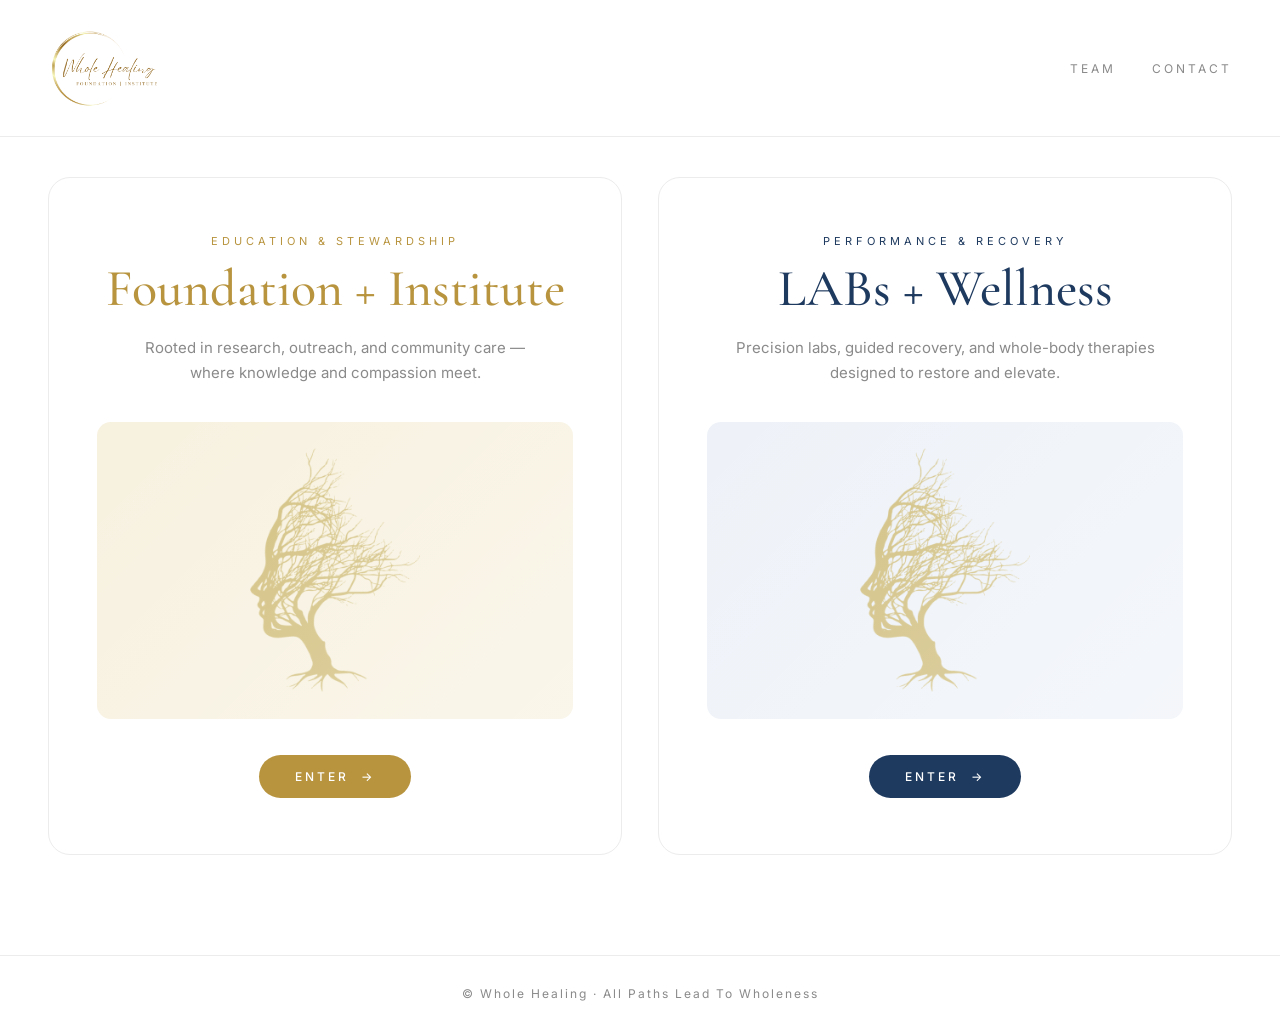
==== index.html @ a101276d "Add files via upload" ====
<!DOCTYPE html>
<html lang="en">
<head>
<meta charset="UTF-8" />
<meta name="viewport" content="width=device-width, initial-scale=1.0" />
<title>Whole Healing — Choose Your Path</title>
<link rel="preconnect" href="https://fonts.googleapis.com">
<link rel="preconnect" href="https://fonts.gstatic.com" crossorigin>
<link href="https://fonts.googleapis.com/css2?family=Cormorant+Garamond:wght@400;500;600;700&family=Inter:wght@300;400;500;600&display=swap" rel="stylesheet">
<style>
  :root {
    --gold: #b8943f;
    --gold-light: #d4b36a;
    --gold-soft: #f3ead6;
    --navy: #1e3a5f;
    --navy-light: #2d4f7a;
    --navy-soft: #e5ecf4;
    --white: #ffffff;
    --ink: #2b2b2b;
    --muted: #8a8a8a;
    --line: #ececec;
    --filler: #f3f1ec;
  }
  * { box-sizing: border-box; margin: 0; padding: 0; }
  html, body { height: 100%; }
  body {
    font-family: 'Inter', sans-serif;
    background: var(--white);
    color: var(--ink);
  }
  a { color: inherit; text-decoration: none; }

  /* Top bar */
  .topbar {
    display: flex;
    align-items: center;
    justify-content: space-between;
    padding: 26px 48px;
    border-bottom: 1px solid var(--line);
  }
  .brand {
    display: flex;
    align-items: center;
    gap: 12px;
  }
  .brand img { height: 84px; width: auto; display: block; }
  .brand-name { display: none; }
  .topbar-links {
    display: flex;
    gap: 36px;
  }
  .topbar-links a {
    font-size: 12px;
    letter-spacing: 3px;
    text-transform: uppercase;
    color: var(--muted);
    transition: color 0.2s;
  }
  .topbar-links a:hover { color: var(--ink); }

  /* Intro */
  .intro {
    text-align: center;
    padding: 80px 24px 40px;
    max-width: 760px;
    margin: 0 auto;
  }
  .intro .eyebrow {
    font-size: 11px;
    letter-spacing: 5px;
    text-transform: uppercase;
    color: var(--muted);
    margin-bottom: 18px;
  }
  .intro h1 {
    font-family: 'Cormorant Garamond', serif;
    font-weight: 500;
    font-size: 62px;
    line-height: 1.1;
    color: var(--ink);
    margin-bottom: 18px;
  }
  .intro h1 em {
    font-style: italic;
    color: var(--gold);
  }
  .intro p {
    font-size: 16px;
    line-height: 1.7;
    color: var(--muted);
    max-width: 540px;
    margin: 0 auto;
  }

  /* Path selector */
  .paths {
    max-width: 1280px;
    margin: 0 auto;
    padding: 40px 48px 100px;
    display: grid;
    grid-template-columns: 1fr 1fr;
    gap: 36px;
  }
  .path {
    background: var(--white);
    border: 1px solid var(--line);
    border-radius: 22px;
    padding: 56px 48px;
    display: flex;
    flex-direction: column;
    align-items: center;
    text-align: center;
    transition: all 0.4s ease;
    cursor: pointer;
  }
  .path:hover {
    transform: translateY(-8px);
    box-shadow: 0 30px 70px rgba(0,0,0,0.08);
  }
  .path.foundation:hover { border-color: var(--gold-light); }
  .path.labs:hover { border-color: var(--navy-light); }

  .path-tag {
    font-size: 11px;
    letter-spacing: 4px;
    text-transform: uppercase;
    color: var(--muted);
    margin-bottom: 14px;
  }
  .path.foundation .path-tag { color: var(--gold); }
  .path.labs .path-tag { color: var(--navy); }

  .path-title {
    font-family: 'Cormorant Garamond', serif;
    font-weight: 500;
    font-size: 52px;
    line-height: 1.05;
    margin-bottom: 18px;
    white-space: nowrap;
  }
  .path.foundation .path-title { color: var(--gold); }
  .path.labs .path-title { color: var(--navy); }

  .path-desc {
    font-size: 15px;
    line-height: 1.7;
    color: var(--muted);
    margin: 0 auto 36px;
    max-width: 420px;
  }

  /* Single filler photo per panel — now uses the tree-of-life visual */
  .filler {
    width: 100%;
    aspect-ratio: 16 / 10;
    background: var(--filler);
    border-radius: 14px;
    display: flex;
    align-items: center;
    justify-content: center;
    position: relative;
    overflow: hidden;
    margin-bottom: 36px;
  }
  .filler img {
    max-height: 82%;
    max-width: 72%;
    width: auto;
    height: auto;
    object-fit: contain;
    opacity: 0.9;
  }
  .path.foundation .filler {
    background: #f7f1df;
    color: #d9c787;
  }
  .path.labs .filler {
    background: #eef2f8;
    color: #b6c4d8;
  }
  .filler::after {
    content: '';
    position: absolute;
    inset: 0;
    background: linear-gradient(135deg, rgba(255,255,255,0) 0%, rgba(255,255,255,0.35) 100%);
    pointer-events: none;
  }
  .filler-icon {
    width: 40px;
    height: 40px;
    border: 2px dashed currentColor;
    border-radius: 6px;
    position: relative;
  }
  .filler-icon::before {
    content: '';
    position: absolute;
    width: 10px;
    height: 10px;
    border-radius: 50%;
    background: currentColor;
    top: 8px;
    left: 8px;
    opacity: 0.6;
  }
  .filler-icon::after {
    content: '';
    position: absolute;
    inset: 0;
    border-bottom: 2px solid currentColor;
    clip-path: polygon(0 70%, 30% 45%, 55% 60%, 100% 35%, 100% 100%, 0 100%);
    opacity: 0.5;
  }

  .path-cta {
    margin-top: auto;
    display: inline-flex;
    align-items: center;
    gap: 12px;
    align-self: center;
    padding: 14px 36px;
    border-radius: 999px;
    font-size: 12px;
    letter-spacing: 3px;
    text-transform: uppercase;
    font-weight: 500;
    transition: all 0.3s ease;
  }
  .path.foundation .path-cta {
    background: var(--gold);
    color: #fff;
  }
  .path.foundation .path-cta:hover { background: #a27f30; }
  .path.labs .path-cta {
    background: var(--navy);
    color: #fff;
  }
  .path.labs .path-cta:hover { background: #15283f; }
  .path-cta span { transition: transform 0.3s; display: inline-block; }
  .path:hover .path-cta span { transform: translateX(6px); }

  footer {
    border-top: 1px solid var(--line);
    text-align: center;
    padding: 30px;
    font-size: 12px;
    letter-spacing: 2px;
    color: var(--muted);
  }

  @media (max-width: 820px) {
    .topbar { padding: 14px 20px; }
    .brand img { height: 56px; }
    .topbar-links { gap: 18px; }
    .topbar-links a { font-size: 11px; letter-spacing: 2px; }
    .intro h1 { font-size: 40px; }
    .paths { grid-template-columns: 1fr; padding: 24px 20px 56px; gap: 18px; }
    .path { padding: 32px 24px; }
    .path-title { font-size: 34px; white-space: normal; }
    .path-desc { font-size: 14px; }
    .path-cta { padding: 12px 28px; font-size: 11px; letter-spacing: 2.5px; }
    footer { padding: 22px; font-size: 11px; }
  }
  @media (max-width: 480px) {
    .topbar { padding: 12px 16px; }
    .brand img { height: 48px; }
    .topbar-links { gap: 14px; }
    .topbar-links a { font-size: 10px; letter-spacing: 1.5px; }
    .path-title { font-size: 30px; }
  }
</style>
</head>
<body>

  <header class="topbar">
    <a href="index.html" class="brand">
      <img src="whole-healing-logo-update.png" alt="Whole Healing" />
      <span class="brand-name">Whole Healing</span>
    </a>
    <nav class="topbar-links">
      <a href="team.html">Team</a>
      <a href="contact.html">Contact</a>
    </nav>
  </header>

  <section class="paths">
    <a class="path foundation" href="foundation-institute.html">
      <div class="path-tag">Education &amp; Stewardship</div>
      <h2 class="path-title">Foundation + Institute</h2>
      <p class="path-desc">Rooted in research, outreach, and community care — where knowledge and compassion meet.</p>
      <div class="filler"><img src="whole-healing-homepage-tree-of-life-min-400x574.png" alt="Tree of Life" /></div>
      <span class="path-cta">Enter <span>→</span></span>
    </a>

    <a class="path labs" href="labs-wellness.html">
      <div class="path-tag">Performance &amp; Recovery</div>
      <h2 class="path-title">LABs + Wellness</h2>
      <p class="path-desc">Precision labs, guided recovery, and whole-body therapies designed to restore and elevate.</p>
      <div class="filler"><img src="whole-healing-homepage-tree-of-life-min-400x574.png" alt="Tree of Life" /></div>
      <span class="path-cta">Enter <span>→</span></span>
    </a>
  </section>

  <footer>
    © Whole Healing · All Paths Lead To Wholeness
  </footer>

</body>
</html>
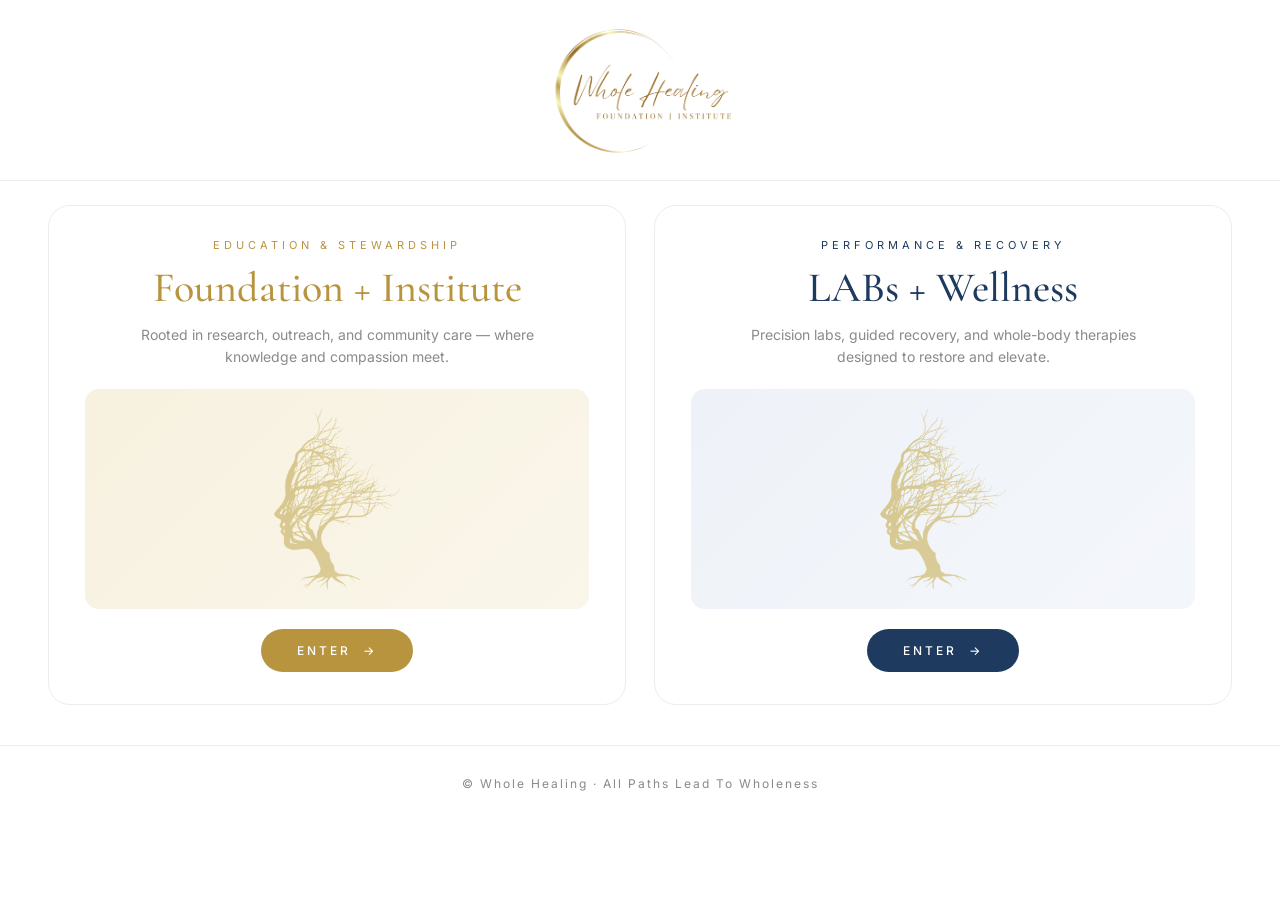
==== commit 1d9a1701: "Add files via upload" ====
--- a/index.html
+++ b/index.html
@@ -34,8 +34,8 @@
   .topbar {
     display: flex;
     align-items: center;
-    justify-content: space-between;
-    padding: 26px 48px;
+    justify-content: center;
+    padding: 20px 48px;
     border-bottom: 1px solid var(--line);
   }
   .brand {
@@ -43,7 +43,7 @@
     align-items: center;
     gap: 12px;
   }
-  .brand img { height: 84px; width: auto; display: block; }
+  .brand img { height: 140px; width: auto; display: block; }
   .brand-name { display: none; }
   .topbar-links {
     display: flex;
@@ -96,16 +96,16 @@
   .paths {
     max-width: 1280px;
     margin: 0 auto;
-    padding: 40px 48px 100px;
+    padding: 24px 48px 40px;
     display: grid;
     grid-template-columns: 1fr 1fr;
-    gap: 36px;
+    gap: 28px;
   }
   .path {
     background: var(--white);
     border: 1px solid var(--line);
     border-radius: 22px;
-    padding: 56px 48px;
+    padding: 32px 36px;
     display: flex;
     flex-direction: column;
     align-items: center;
@@ -133,26 +133,26 @@
   .path-title {
     font-family: 'Cormorant Garamond', serif;
     font-weight: 500;
-    font-size: 52px;
+    font-size: 42px;
     line-height: 1.05;
-    margin-bottom: 18px;
+    margin-bottom: 14px;
     white-space: nowrap;
   }
   .path.foundation .path-title { color: var(--gold); }
   .path.labs .path-title { color: var(--navy); }
 
   .path-desc {
-    font-size: 15px;
-    line-height: 1.7;
-    color: var(--muted);
-    margin: 0 auto 36px;
+    font-size: 14px;
+    line-height: 1.6;
+    color: var(--muted);
+    margin: 0 auto 20px;
     max-width: 420px;
   }
 
   /* Single filler photo per panel — now uses the tree-of-life visual */
   .filler {
     width: 100%;
-    aspect-ratio: 16 / 10;
+    aspect-ratio: 16 / 7;
     background: var(--filler);
     border-radius: 14px;
     display: flex;
@@ -160,7 +160,7 @@
     justify-content: center;
     position: relative;
     overflow: hidden;
-    margin-bottom: 36px;
+    margin-bottom: 20px;
   }
   .filler img {
     max-height: 82%;
@@ -249,24 +249,21 @@
   }
 
   @media (max-width: 820px) {
-    .topbar { padding: 14px 20px; }
-    .brand img { height: 56px; }
-    .topbar-links { gap: 18px; }
-    .topbar-links a { font-size: 11px; letter-spacing: 2px; }
+    .topbar { padding: 12px 20px; }
+    .brand img { height: 96px; }
     .intro h1 { font-size: 40px; }
-    .paths { grid-template-columns: 1fr; padding: 24px 20px 56px; gap: 18px; }
-    .path { padding: 32px 24px; }
-    .path-title { font-size: 34px; white-space: normal; }
-    .path-desc { font-size: 14px; }
-    .path-cta { padding: 12px 28px; font-size: 11px; letter-spacing: 2.5px; }
-    footer { padding: 22px; font-size: 11px; }
+    .paths { grid-template-columns: 1fr; padding: 16px 20px 32px; gap: 16px; }
+    .path { padding: 22px 20px; }
+    .path-title { font-size: 30px; white-space: normal; }
+    .path-desc { font-size: 13px; margin-bottom: 14px; }
+    .filler { aspect-ratio: 16 / 6; margin-bottom: 14px; }
+    .path-cta { padding: 11px 24px; font-size: 11px; letter-spacing: 2.5px; }
+    footer { padding: 16px; font-size: 11px; }
   }
   @media (max-width: 480px) {
-    .topbar { padding: 12px 16px; }
-    .brand img { height: 48px; }
-    .topbar-links { gap: 14px; }
-    .topbar-links a { font-size: 10px; letter-spacing: 1.5px; }
-    .path-title { font-size: 30px; }
+    .topbar { padding: 10px 16px; }
+    .brand img { height: 80px; }
+    .path-title { font-size: 26px; }
   }
 </style>
 </head>
@@ -277,10 +274,6 @@
       <img src="whole-healing-logo-update.png" alt="Whole Healing" />
       <span class="brand-name">Whole Healing</span>
     </a>
-    <nav class="topbar-links">
-      <a href="team.html">Team</a>
-      <a href="contact.html">Contact</a>
-    </nav>
   </header>
 
   <section class="paths">
